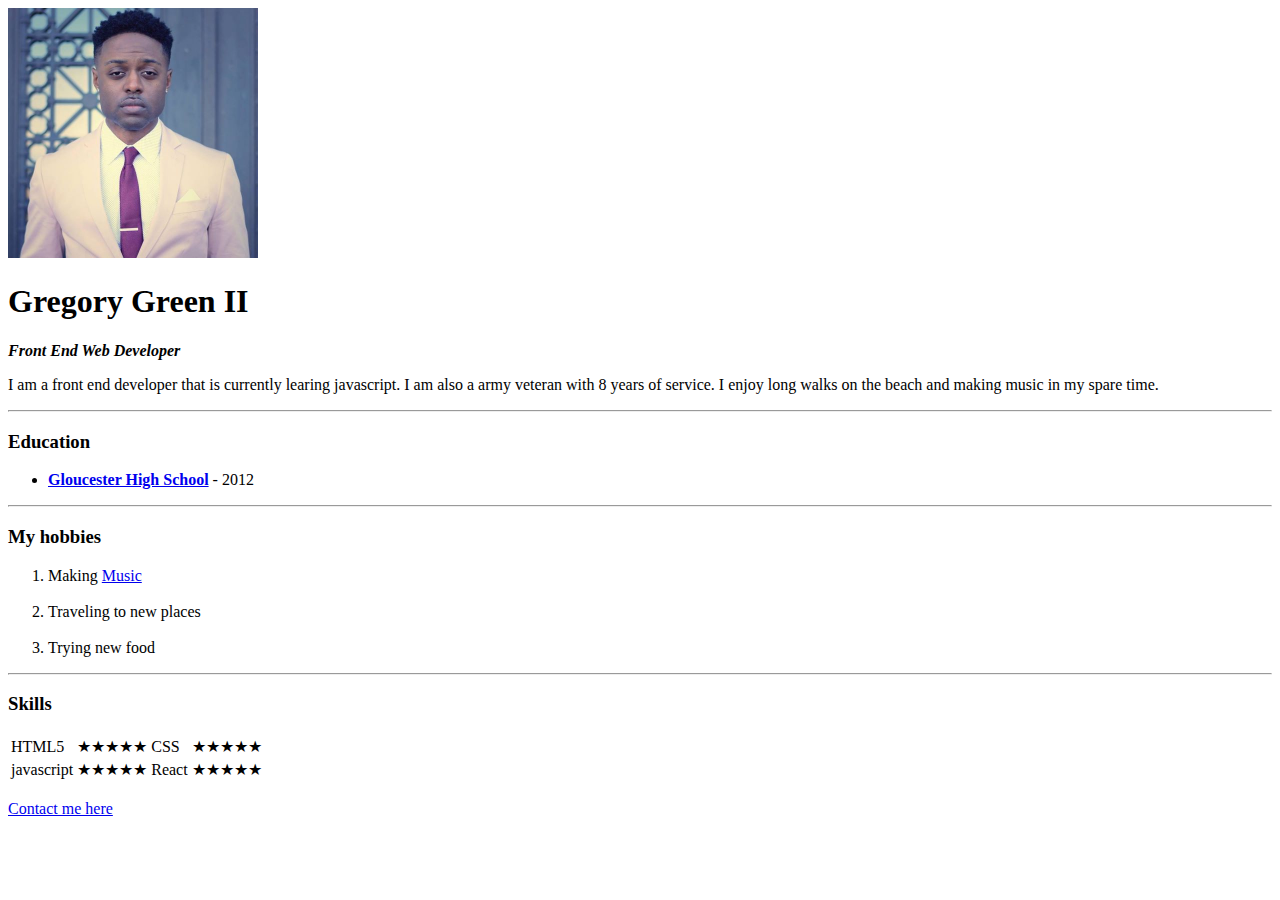
==== index.html @ 4f69c295 "Add files via upload" ====
<!DOCTYPE html>
<html lang="en" dir="ltr">
<head>
  <meta charset="utf-8">
  <title>Gregory Green II</title>
</head>
<body>
<img intrinsicsize= "250 x 200" height="250" width="250" src="Gregory Green.jpg" alt="Gregory Green">
<h1>Gregory Green II</h1>
  <p><strong><em>Front End Web Developer</em></strong></p>
  <p>I am a front end developer that is currently learing javascript. I am also a army veteran with 8 years of service. I enjoy long walks on the beach and making music in my spare time.</p>
  <hr>
  <h3>Education</h3>
  <ul>
    <li><strong><a href="http://ghs.gloucester.schooldesk.net/">Gloucester High School</a></strong> - 2012</li>
  </ul>
  <hr>
  <h3>My hobbies</h3>
  <ol>
    <li>Making <a href="https://soundcloud.com/visionsofverde"> Music</a></li>
    <br>
    <li>Traveling to new places</li>
    <br>
    <li>Trying new food</li>
  </ol>
  <hr>
  <h3>Skills</h3>
  <table>
    <tr>
      <td>HTML5</td>
      <td>★★★★★</td>
      <td>CSS</td>
      <td>★★★★★</td>
    </tr>
    <tr>
      <td>javascript</td>
      <td>★★★★★</td>
      <td>React</td>
      <td>★★★★★</td>
    </tr>
  </table>
  <br>
  <a href="contact.html">Contact me here</a>
</body>

</html>
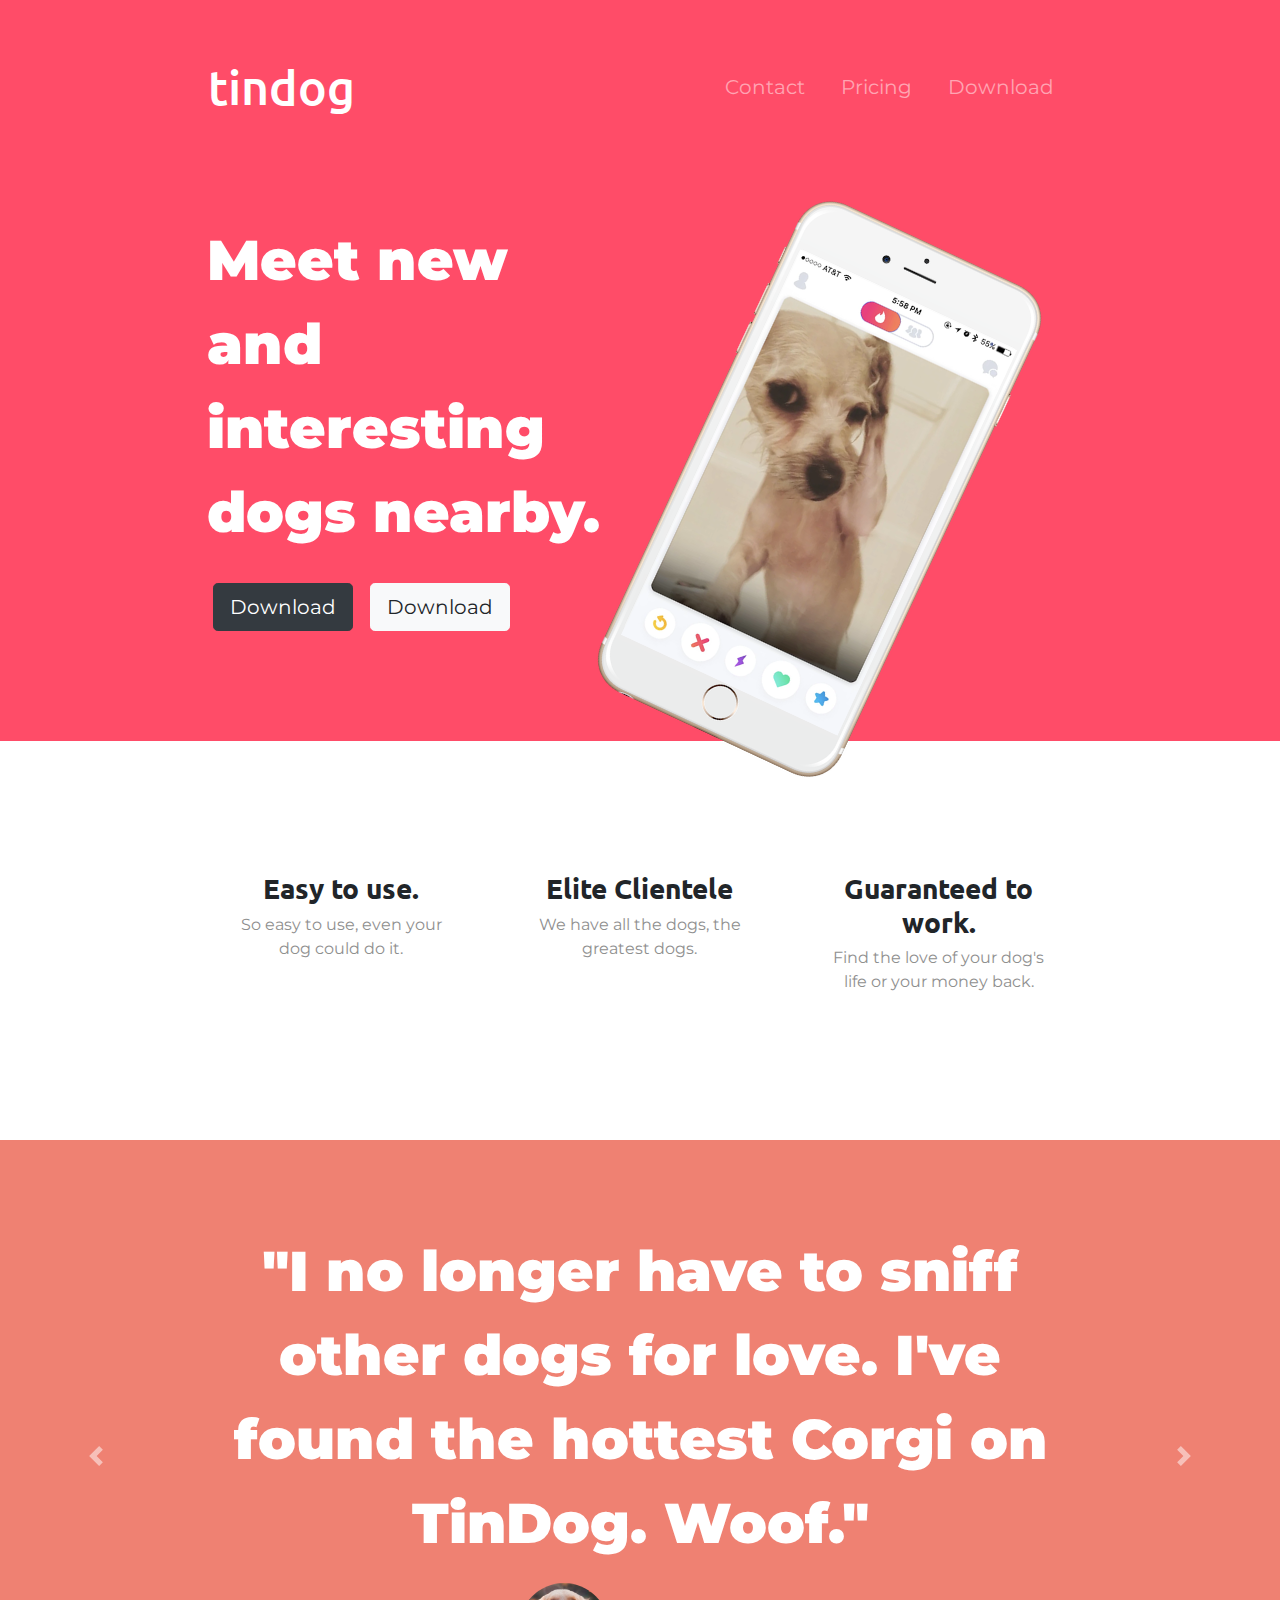
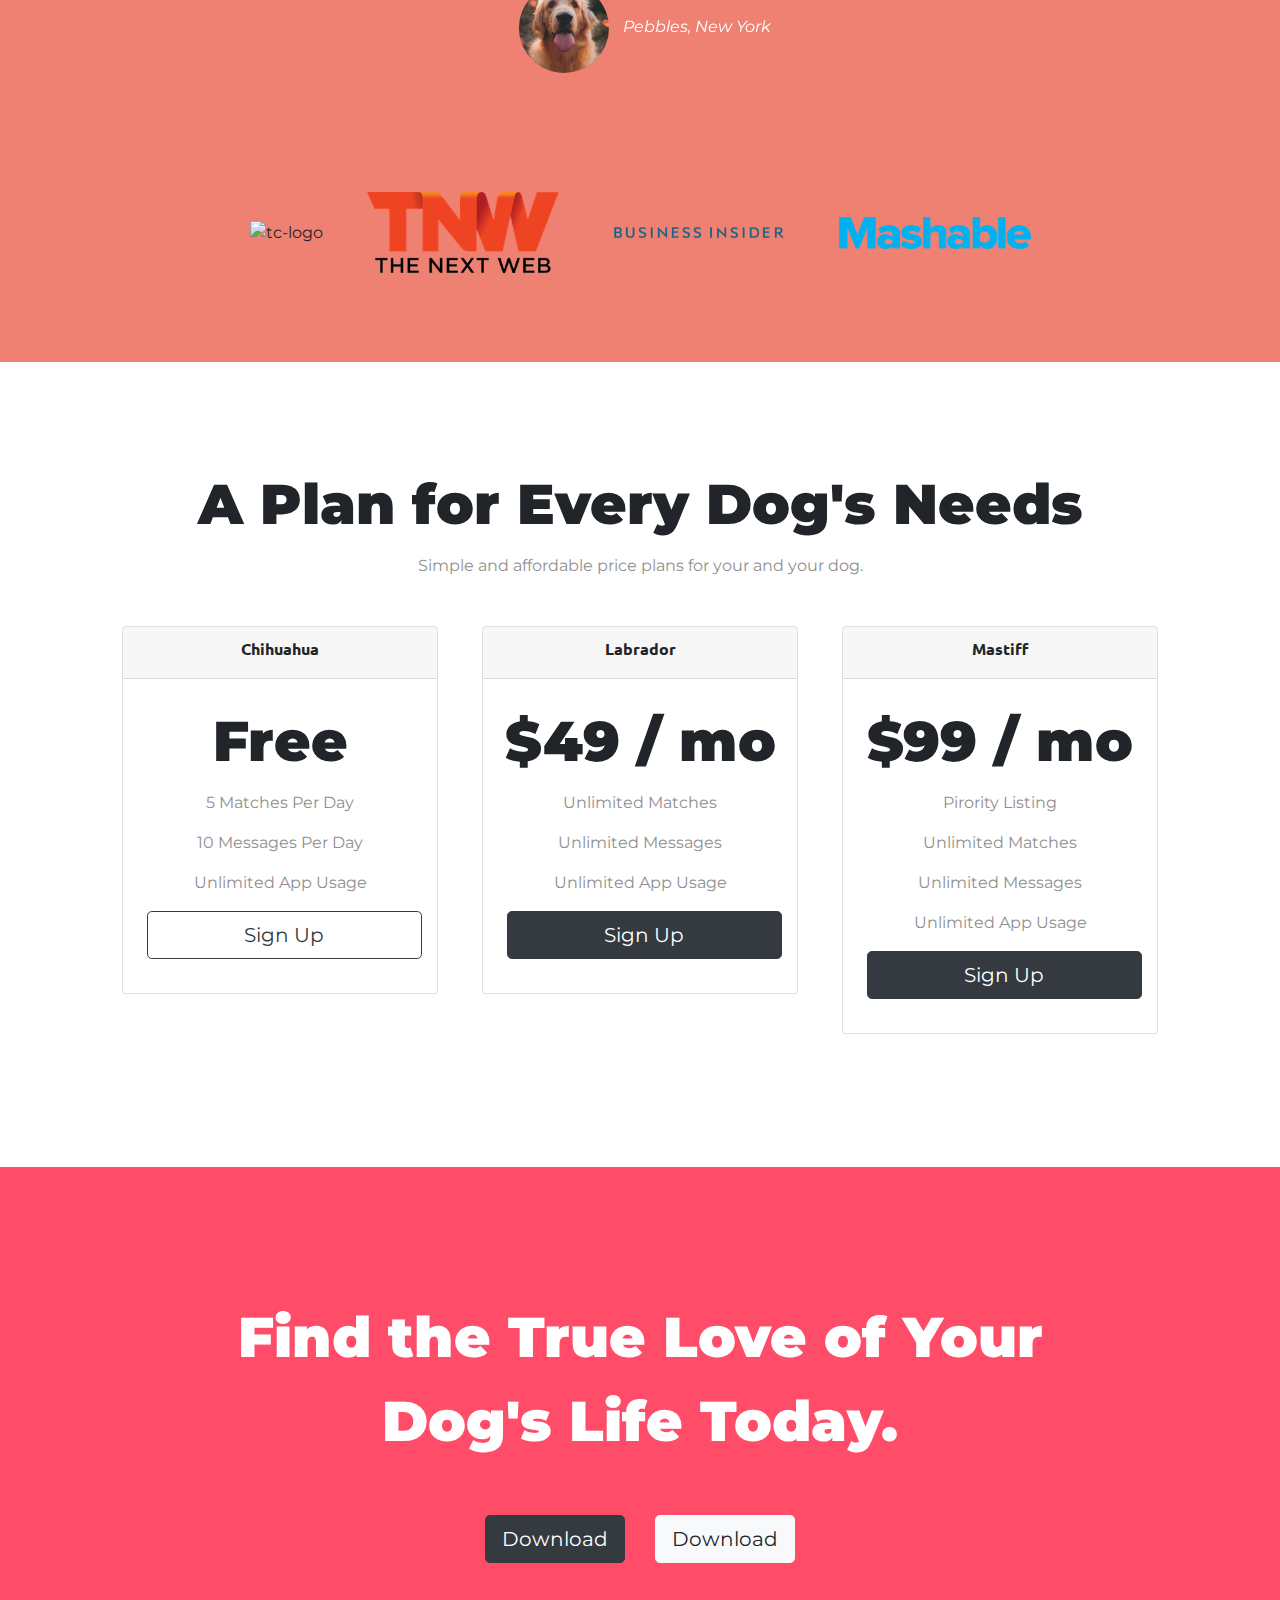
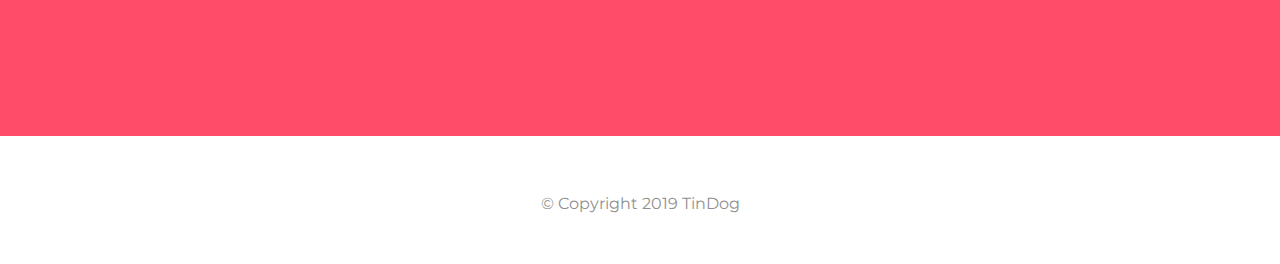
==== commit f1a622ba: "Add files via upload" ====
--- a/index.html
+++ b/index.html
@@ -1,46 +1,245 @@
 <!DOCTYPE html>
-<html lang="en" dir="ltr">
+<html>
+
 <head>
   <meta charset="utf-8">
-  <title>Gregory Green II</title>
+  <title>TinDog</title>
+
+  <!-- Google Fonts -->
+  <link href="https://fonts.googleapis.com/css?family=Montserrat:300,900|Ubuntu&display=swap" rel="stylesheet">
+
+  <!-- Font Awesome Icons -->
+  <link rel="stylesheet" href="https://use.fontawesome.com/releases/v5.8.2/css/all.css" integrity="sha384-oS3vJWv+0UjzBfQzYUhtDYW+Pj2yciDJxpsK1OYPAYjqT085Qq/1cq5FLXAZQ7Ay" crossorigin="anonymous">
+
+
+  <!-- CSS Stylesheets -->
+  <link rel="stylesheet" href="https://stackpath.bootstrapcdn.com/bootstrap/4.3.1/css/bootstrap.min.css" integrity="sha384-ggOyR0iXCbMQv3Xipma34MD+dH/1fQ784/j6cY/iJTQUOhcWr7x9JvoRxT2MZw1T" crossorigin="anonymous">
+  <link rel="stylesheet" href="css/styles.css">
+
+
+
+  <script src="https://code.jquery.com/jquery-3.3.1.slim.min.js" integrity="sha384-q8i/X+965DzO0rT7abK41JStQIAqVgRVzpbzo5smXKp4YfRvH+8abtTE1Pi6jizo" crossorigin="anonymous"></script>
+  <script src="https://cdnjs.cloudflare.com/ajax/libs/popper.js/1.14.7/umd/popper.min.js" integrity="sha384-UO2eT0CpHqdSJQ6hJty5KVphtPhzWj9WO1clHTMGa3JDZwrnQq4sF86dIHNDz0W1" crossorigin="anonymous"></script>
+  <script src="https://stackpath.bootstrapcdn.com/bootstrap/4.3.1/js/bootstrap.min.js" integrity="sha384-JjSmVgyd0p3pXB1rRibZUAYoIIy6OrQ6VrjIEaFf/nJGzIxFDsf4x0xIM+B07jRM" crossorigin="anonymous"></script>
 </head>
+
 <body>
-<img intrinsicsize= "250 x 200" height="250" width="250" src="Gregory Green.jpg" alt="Gregory Green">
-<h1>Gregory Green II</h1>
-  <p><strong><em>Front End Web Developer</em></strong></p>
-  <p>I am a front end developer that is currently learing javascript. I am also a army veteran with 8 years of service. I enjoy long walks on the beach and making music in my spare time.</p>
-  <hr>
-  <h3>Education</h3>
-  <ul>
-    <li><strong><a href="http://ghs.gloucester.schooldesk.net/">Gloucester High School</a></strong> - 2012</li>
-  </ul>
-  <hr>
-  <h3>My hobbies</h3>
-  <ol>
-    <li>Making <a href="https://soundcloud.com/visionsofverde"> Music</a></li>
-    <br>
-    <li>Traveling to new places</li>
-    <br>
-    <li>Trying new food</li>
-  </ol>
-  <hr>
-  <h3>Skills</h3>
-  <table>
-    <tr>
-      <td>HTML5</td>
-      <td>★★★★★</td>
-      <td>CSS</td>
-      <td>★★★★★</td>
-    </tr>
-    <tr>
-      <td>javascript</td>
-      <td>★★★★★</td>
-      <td>React</td>
-      <td>★★★★★</td>
-    </tr>
-  </table>
-  <br>
-  <a href="contact.html">Contact me here</a>
+
+  <section class="colored-section" id="title">
+
+    <div class="container-fluid">
+
+
+
+      <!-- Nav Bar -->
+      <nav class="navbar navbar-expand-lg navbar-dark">
+
+        <a class="navbar-brand" href="">tindog</a>
+
+        <button class="navbar-toggler" type="button" data-toggle="collapse" data-target="#navbarTogglerDemo02">
+          <span class="navbar-toggler-icon"></span>
+        </button>
+
+        <div class="collapse navbar-collapse" id="navbarTogglerDemo02">
+
+          <ul class="navbar-nav ml-auto">
+            <li class="nav-item">
+              <a class="nav-link" href="#footer">Contact</a>
+            </li>
+            <li class="nav-item">
+              <a class="nav-link" href="#pricing">Pricing</a>
+            </li>
+            <li class="nav-item">
+              <a class="nav-link" href="#cta">Download</a>
+            </li>
+          </ul>
+
+        </div>
+      </nav>
+
+
+
+
+      <!-- Title -->
+
+      <div class="row">
+        <div class="col-lg-6">
+          <h1 class="big-heading">Meet new and interesting dogs nearby.</h1>
+          <button type="button" class="btn btn-dark btn-lg"><i class="fab fa-apple"></i> Download</button>
+          <button type="button" class="btn btn-light btn-lg"><i class="fab fa-google-play"></i> Download</button>
+        </div>
+        <div class="col-lg-6">
+          <img src="images/iphone6.png" alt="iphone-mockup" class="iphone">
+        </div>
+      </div>
+
+    </div>
+  </section>
+
+
+  <!-- Features -->
+  <section class="white-section" id="features">
+    <div class="container-fluid">
+    <div class="row second-row">
+      <div class="col-lg-4 col-md-12 col-sm-12 features-columns">
+        <i class="fas fa-check-circle features-fa-icon"></i>
+        <h3>Easy to use.</h3>
+        <p>So easy to use, even your dog could do it.</p>
+      </div>
+
+      <div class="col-lg-4 col-md-12 col-sm-12 features-columns">
+        <i class="fas fa-bullseye features-fa-icon"></i>
+        <h3>Elite Clientele</h3>
+        <p>We have all the dogs, the greatest dogs.</p>
+      </div>
+
+      <div class="col-lg-4 col-md-12 col-sm-12  features-columns">
+        <i class="fas fa-heart features-fa-icon"></i>
+        <h3>Guaranteed to work.</h3>
+        <p>Find the love of your dog's life or your money back.</p>
+      </div>
+    </div>
+  </div>
+  </section>
+
+
+  <!-- Testimonials -->
+  <section class="colored-section" id="testimonials">
+    <div id="testimonial-slider" class="carousel slide" data-ride="false">
+      <div class="carousel-inner">
+        <div class="carousel-item active container-fluid">
+          <h2 class="testimonial-text">"I no longer have to sniff other dogs for love. I've found the hottest Corgi on TinDog. Woof."</h2>
+          <img class="testimonial-image" src="images/dog-img.jpg" alt="dog-profile">
+          <em>Pebbles, New York</em>
+        </div>
+        <div class="carousel-item container-fluid">
+          <h2 class="testimonial-text">My dog used to be so lonely, but with TinDog's help, they've found the love of their life.... I think?</h2>
+          <img class="testimonial-image" src="images/lady-img.jpg" alt="lady-profile">
+          <em>Beverly, Illinois</em>
+        </div>
+        <div class="carousel-item container-fluid">
+          <h2 class="testimonial-text">Without TinDog, my mom wouldn't of met my dad. If that never happened there would be no me!</h2>
+          <img class="testimonial-image" src="images/white-dog-img.jpg" alt="white-dog-profile">
+          <em>Seattle, Washington</em>
+        </div>
+      </div>
+      <a class="carousel-control-prev" href="#testimonial-slider" role="button" data-slide="prev">
+        <span class="carousel-control-prev-icon"></span>
+        <span class="sr-only">Previous</span>
+      </a>
+      <a class="carousel-control-next" href="#testimonial-slider" role="button" data-slide="next">
+        <span class="carousel-control-next-icon"></span>
+        <span class="sr-only">Next</span>
+      </a>
+    </div>
+
+
+
+
+
+  </section>
+
+
+  <!-- Press -->
+
+  <section id="press">
+    <img class="press-images" src="images/techcrunch.png" alt="tc-logo">
+    <img class="press-images" src="images/tnw.png" alt="tnw-logo">
+    <img class="press-images" src="images/bizinsider.png" alt="biz-insider-logo">
+    <img class="press-images" src="images/mashable.png" alt="mashable-logo">
+
+  </section>
+
+
+  <!-- Pricing -->
+
+  <section class="white-section" id="pricing">
+
+    <h2 class="pricing-text">A Plan for Every Dog's Needs</h2>
+    <p>Simple and affordable price plans for your and your dog.</p>
+    <div class="row">
+      <div class="column-section col-lg-4 col-md-6">
+        <div class="card">
+          <div class="card-header">
+            <h3 class="card-header-text">Chihuahua</h3>
+          </div>
+          <div class="card-body">
+            <h2 class="pricing-text">Free</h2>
+            <p>5 Matches Per Day</p>
+            <p>10 Messages Per Day</p>
+            <p>Unlimited App Usage</p>
+            <button class="btn btn-outline-dark btn-lg btn-block" type="button">Sign Up</button>
+          </div>
+        </div>
+      </div>
+      <div class="column-section col-lg-4 col-md-6">
+        <div class="card">
+          <div class="card-header">
+            <h3 class="card-header-text">Labrador</h3>
+          </div>
+          <div class="card-body">
+            <h2 class="pricing-text">$49 / mo</h2>
+            <p>Unlimited Matches</p>
+            <p>Unlimited Messages</p>
+            <p>Unlimited App Usage</p>
+            <button class="btn btn-dark btn-lg btn-block" type="button">Sign Up</button>
+          </div>
+        </div>
+      </div>
+      <div class="column-section col-lg-4">
+        <div class="card">
+          <div class="card-header">
+            <h3 class="card-header-text">Mastiff</h3>
+          </div>
+          <div class="card-body">
+            <h2 class="pricing-text">$99 / mo</h2>
+            <p>Pirority Listing</p>
+            <p>Unlimited Matches</p>
+            <p>Unlimited Messages</p>
+            <p>Unlimited App Usage</p>
+            <button class="btn btn-dark btn-lg btn-block" type="button">Sign Up</button>
+          </div>
+        </div>
+      </div>
+    </div>
+
+
+
+
+
+
+
+
+
+  </section>
+
+
+  <!-- Call to Action -->
+
+  <section class="colored-section" id="cta">
+
+    <h2 class="true-love">Find the True Love of Your Dog's Life Today.</h2>
+    <button type="button" class="btn btn-dark btn-lg"><i class="fab fa-apple"></i> Download</button>
+    <button type="button" class="btn btn-light btn-lg"><i class="fab fa-google-play"></i> Download</button>
+
+  </section>
+
+
+  <!-- Footer -->
+
+  <footer class="white-section" id="footer">
+
+
+      <i class="font-icons fab fa-twitter"></i>
+      <i class="font-icons fab fa-facebook-f"></i>
+      <i class="font-icons fab fa-instagram"></i>
+      <i class="font-icons fas fa-envelope"></i>
+      <p>© Copyright 2019 TinDog</p>
+
+
+  </footer>
+
+
 </body>
 
 </html>
--- a/css/styles.css
+++ b/css/styles.css
@@ -0,0 +1,188 @@
+body {
+  font-family: "Montserrat";
+  text-align: center;
+}
+
+h1, h2 {
+  font-family: "Montserrat";
+  font-weight: 900;
+}
+
+h3 {
+  font-family: "Ubuntu";
+  font-weight: 900;
+}
+
+p {
+  color: #8f8f8f;
+}
+
+/* Headings */
+
+.big-heading {
+  font-family: "Montserrat";
+  font-weight: 900;
+  font-size: 3.5rem;
+  line-height: 1.5;
+  color: #ffffff;
+}
+
+.container-fluid {
+  padding: 7% 15%;
+}
+
+/* Sections */
+
+
+
+/* title section */
+
+#title {
+  background-color: #ff4c68;
+  text-align: left;
+}
+
+
+#title .container-fluid {
+  padding: 3% 15% 7%;
+}
+
+.btn {
+  margin: 5% 1.5%;
+}
+
+.navbar {
+  padding-bottom: 10%;
+}
+
+.nav-item {
+  padding: 0 10px;
+  font-size: 20px;
+}
+
+.navbar-brand {
+  font-family: "Ubuntu";
+  font-weight: 500;
+
+  font-size: 3rem;
+}
+
+
+.row {
+  margin: 0;
+}
+
+.iphone {
+  transform: rotate(25deg);
+  width: 60%;
+  margin-left:20%;
+  position: absolute;
+  right: 30%;
+}
+
+@media (max-width: 1028px) {
+
+  #title {
+    text-align: center;
+  }
+
+.iphone {
+  position: static;
+  transform: rotate(0);
+}
+
+}
+
+/* features section */
+
+#features {
+  position: relative;
+  z-index: 1;
+}
+
+.features-fa-icon {
+  color: #ef8172;
+  font-size: 3.5rem;
+  padding-bottom: 15px;
+}
+
+.features-fa-icon:hover {
+  color: #ff4c68;
+}
+
+.features-columns {
+  padding: 40px;
+}
+
+/* testimonials */
+
+#testimonials {
+  background-color: #ef8172;
+  color: #fff;
+}
+
+.testimonial-text {
+  font-size: 3.5rem;
+  line-height: 1.5;
+}
+
+.testimonial-image {
+  border-radius: 100%;
+  width: 10%;
+  margin: 10px;
+}
+
+/* Press-Section */
+
+#press {
+  background-color: #ef8172;
+  padding-bottom: 3%;
+}
+
+.press-images {
+  margin: 20px 20px 50px;
+  width: 15%;
+}
+
+/* Pricing Section */
+
+#pricing {
+  padding: 100px;
+}
+
+.pricing-text {
+  font-size: 3.5rem;
+  line-height: 1.5;
+}
+
+.column-section {
+  padding: 3% 2%;
+}
+
+.card-header-text {
+  font-size: 1rem;
+}
+
+/* call to action */
+
+#cta {
+  background-color: #ff4c68;
+  padding: 10% 15%;
+}
+
+.true-love {
+  font-size: 3.5rem;
+  line-height: 1.5;
+  color: #fff;
+}
+
+/* footer Section */
+
+#footer {
+  padding: 2.5% 10%;
+
+}
+
+.font-icons {
+  padding: 2.5% 1%;
+}
